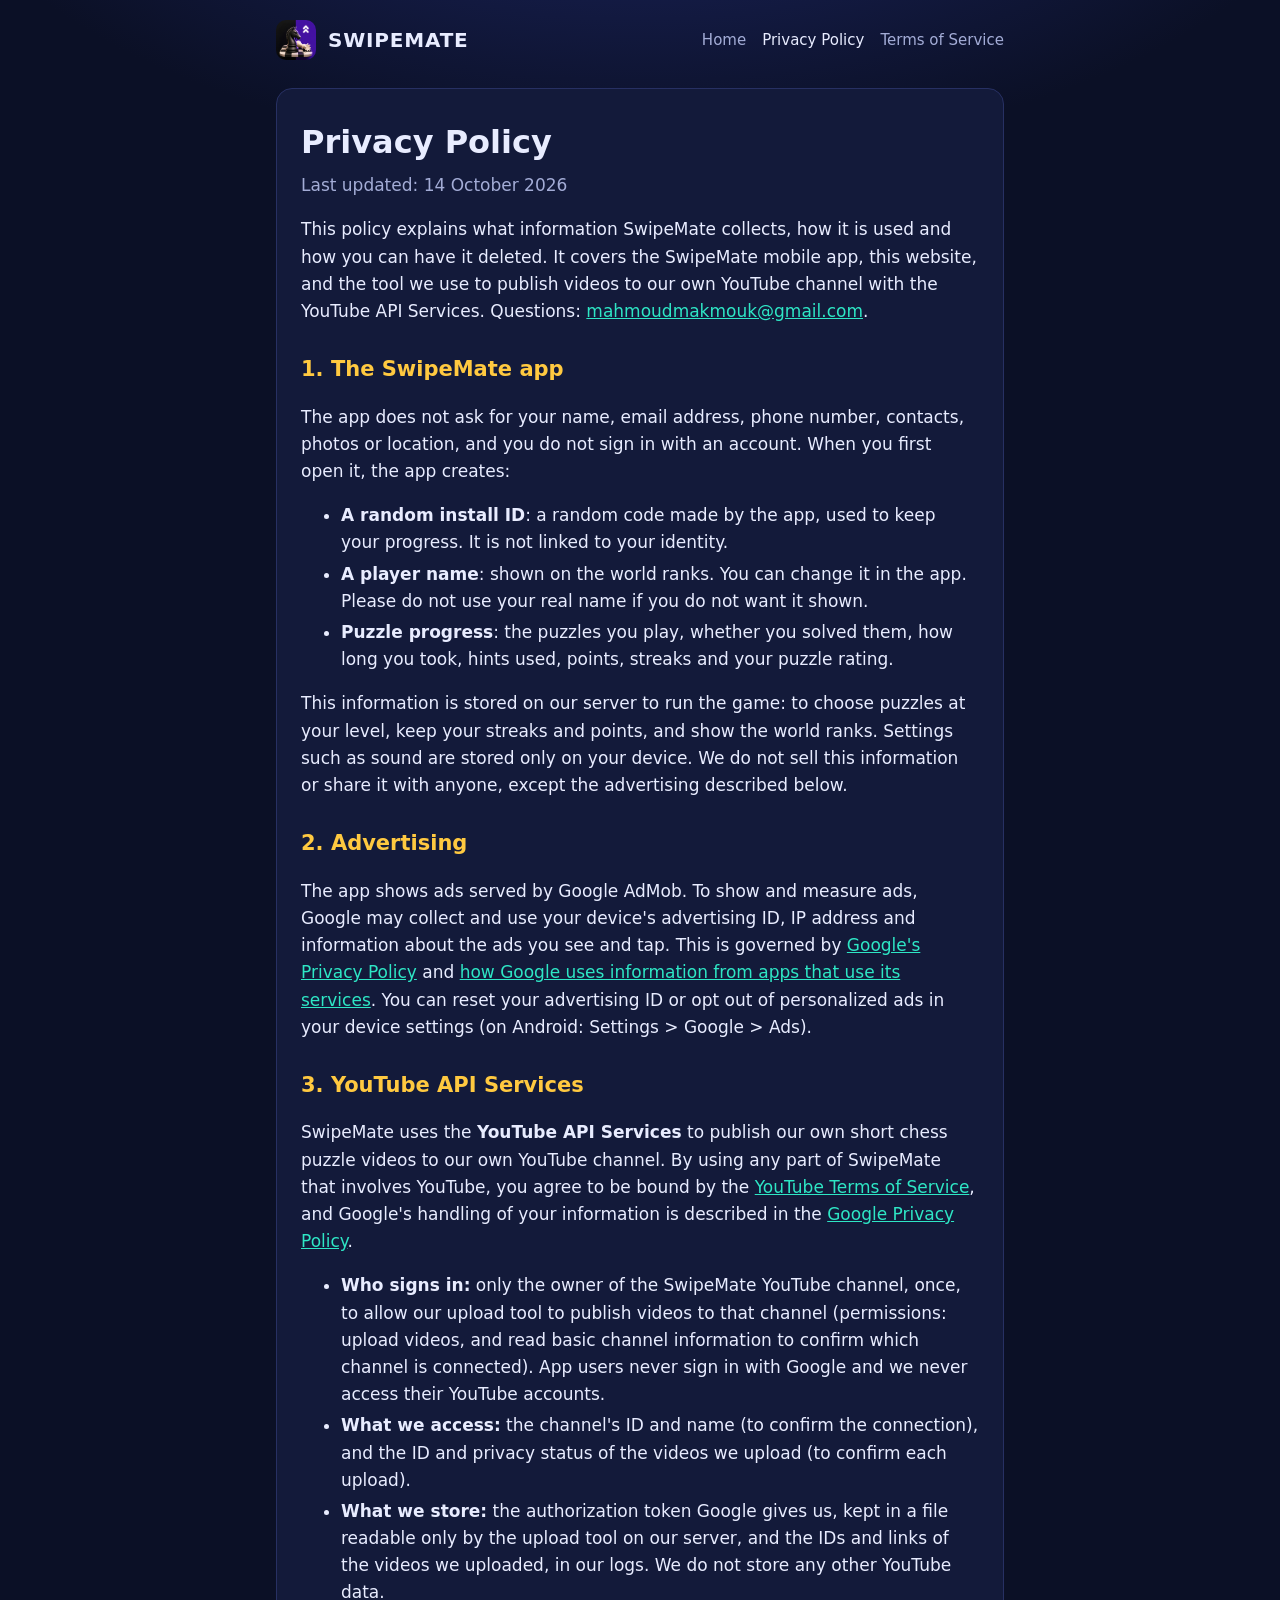
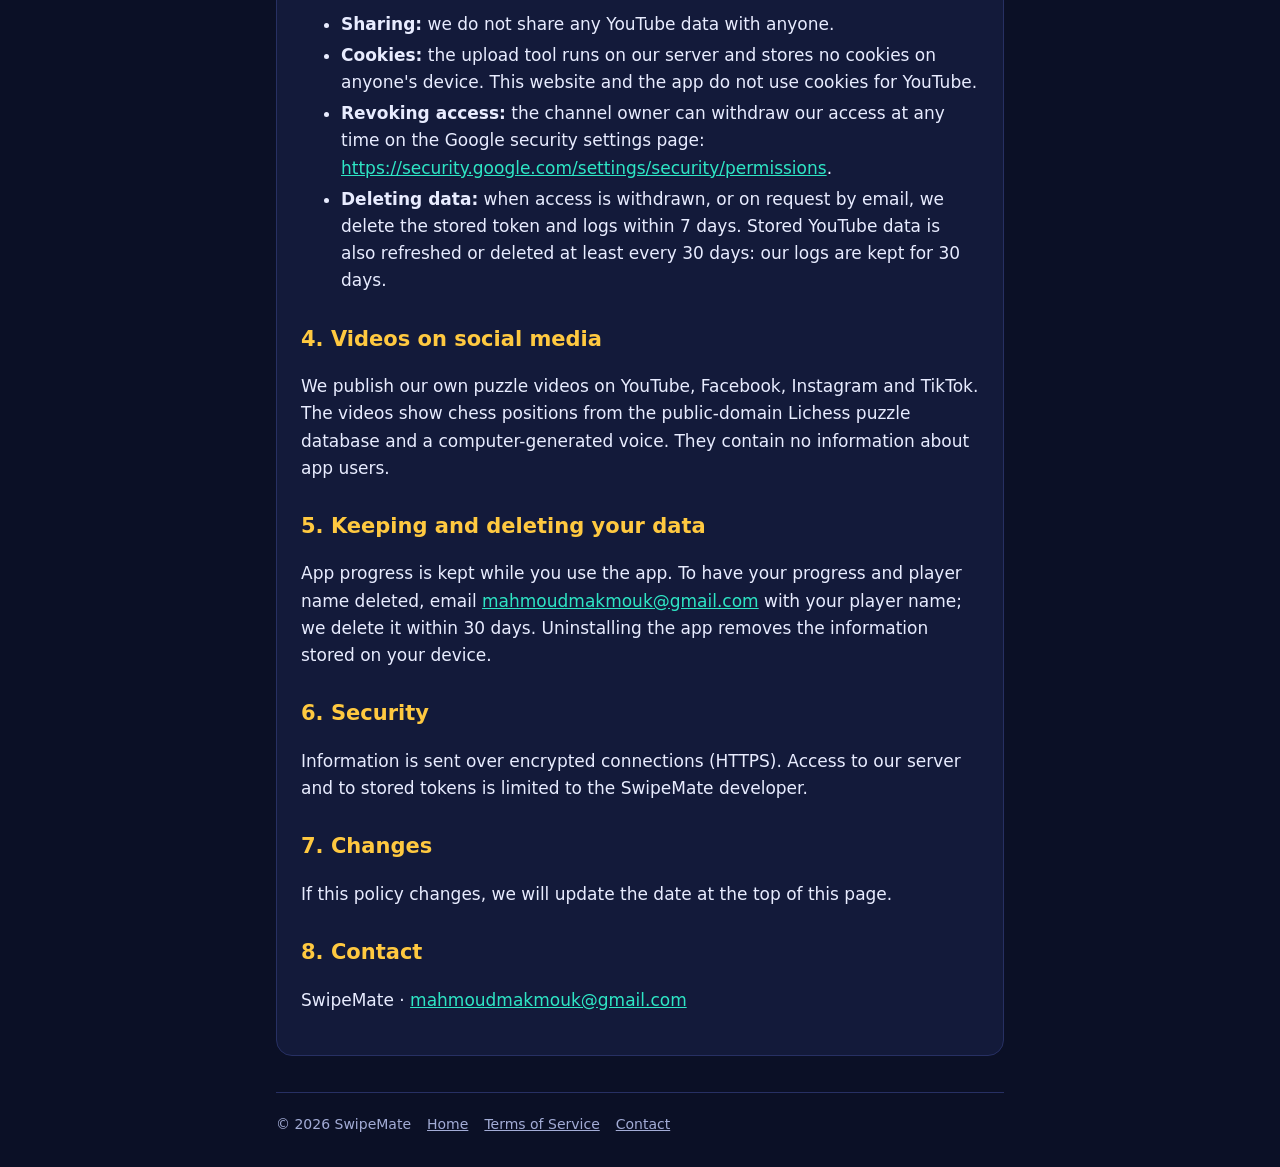
==== privacy.html @ 93a169e5 "SwipeMate website: home, privacy policy, terms of service Static pages for GitHub Pages. The privacy" ====
<!doctype html>
<html lang="en">
<head>
<meta charset="utf-8">
<meta name="viewport" content="width=device-width, initial-scale=1">
<title>SwipeMate Privacy Policy</title>
<link rel="icon" href="favicon.png">
<link rel="stylesheet" href="style.css">
</head>
<body>
<div class="wrap">
  <header class="top">
    <img src="icon.png" alt="">
    <a class="brand" href="./">SWIPEMATE</a>
    <nav class="links">
      <a href="./">Home</a>
      <a href="privacy.html" aria-current="page">Privacy Policy</a>
      <a href="terms.html">Terms of Service</a>
    </nav>
  </header>

  <article>
    <h1>Privacy Policy</h1>
    <p class="updated">Last updated: 14 October 2026</p>
    <p>This policy explains what information SwipeMate collects, how it is used and how you can have it deleted. It covers the SwipeMate mobile app, this website, and the tool we use to publish videos to our own YouTube channel with the YouTube API Services. Questions: <a href="mailto:mahmoudmakmouk@gmail.com">mahmoudmakmouk@gmail.com</a>.</p>

    <h2>1. The SwipeMate app</h2>
    <p>The app does not ask for your name, email address, phone number, contacts, photos or location, and you do not sign in with an account. When you first open it, the app creates:</p>
    <ul>
      <li><strong>A random install ID</strong>: a random code made by the app, used to keep your progress. It is not linked to your identity.</li>
      <li><strong>A player name</strong>: shown on the world ranks. You can change it in the app. Please do not use your real name if you do not want it shown.</li>
      <li><strong>Puzzle progress</strong>: the puzzles you play, whether you solved them, how long you took, hints used, points, streaks and your puzzle rating.</li>
    </ul>
    <p>This information is stored on our server to run the game: to choose puzzles at your level, keep your streaks and points, and show the world ranks. Settings such as sound are stored only on your device. We do not sell this information or share it with anyone, except the advertising described below.</p>

    <h2>2. Advertising</h2>
    <p>The app shows ads served by Google AdMob. To show and measure ads, Google may collect and use your device's advertising ID, IP address and information about the ads you see and tap. This is governed by <a href="https://policies.google.com/privacy">Google's Privacy Policy</a> and <a href="https://policies.google.com/technologies/partner-sites">how Google uses information from apps that use its services</a>. You can reset your advertising ID or opt out of personalized ads in your device settings (on Android: Settings &gt; Google &gt; Ads).</p>

    <h2 id="youtube">3. YouTube API Services</h2>
    <p>SwipeMate uses the <strong>YouTube API Services</strong> to publish our own short chess puzzle videos to our own YouTube channel. By using any part of SwipeMate that involves YouTube, you agree to be bound by the <a href="https://www.youtube.com/t/terms">YouTube Terms of Service</a>, and Google's handling of your information is described in the <a href="http://www.google.com/policies/privacy">Google Privacy Policy</a>.</p>
    <ul>
      <li><strong>Who signs in:</strong> only the owner of the SwipeMate YouTube channel, once, to allow our upload tool to publish videos to that channel (permissions: upload videos, and read basic channel information to confirm which channel is connected). App users never sign in with Google and we never access their YouTube accounts.</li>
      <li><strong>What we access:</strong> the channel's ID and name (to confirm the connection), and the ID and privacy status of the videos we upload (to confirm each upload).</li>
      <li><strong>What we store:</strong> the authorization token Google gives us, kept in a file readable only by the upload tool on our server, and the IDs and links of the videos we uploaded, in our logs. We do not store any other YouTube data.</li>
      <li><strong>Sharing:</strong> we do not share any YouTube data with anyone.</li>
      <li><strong>Cookies:</strong> the upload tool runs on our server and stores no cookies on anyone's device. This website and the app do not use cookies for YouTube.</li>
      <li><strong>Revoking access:</strong> the channel owner can withdraw our access at any time on the Google security settings page: <a href="https://security.google.com/settings/security/permissions">https://security.google.com/settings/security/permissions</a>.</li>
      <li><strong>Deleting data:</strong> when access is withdrawn, or on request by email, we delete the stored token and logs within 7 days. Stored YouTube data is also refreshed or deleted at least every 30 days: our logs are kept for 30 days.</li>
    </ul>

    <h2>4. Videos on social media</h2>
    <p>We publish our own puzzle videos on YouTube, Facebook, Instagram and TikTok. The videos show chess positions from the public-domain Lichess puzzle database and a computer-generated voice. They contain no information about app users.</p>

    <h2>5. Keeping and deleting your data</h2>
    <p>App progress is kept while you use the app. To have your progress and player name deleted, email <a href="mailto:mahmoudmakmouk@gmail.com">mahmoudmakmouk@gmail.com</a> with your player name; we delete it within 30 days. Uninstalling the app removes the information stored on your device.</p>

    <h2>6. Security</h2>
    <p>Information is sent over encrypted connections (HTTPS). Access to our server and to stored tokens is limited to the SwipeMate developer.</p>

    <h2>7. Changes</h2>
    <p>If this policy changes, we will update the date at the top of this page.</p>

    <h2>8. Contact</h2>
    <p>SwipeMate · <a href="mailto:mahmoudmakmouk@gmail.com">mahmoudmakmouk@gmail.com</a></p>
  </article>

  <footer>
    <span>© 2026 SwipeMate</span>
    <a href="./">Home</a>
    <a href="terms.html">Terms of Service</a>
    <a href="mailto:mahmoudmakmouk@gmail.com">Contact</a>
  </footer>
</div>
</body>
</html>
---- style.css ----
:root {
  --bg: #0b1026;
  --panel: #131a3a;
  --text: #e8ecff;
  --muted: #a3acd6;
  --accent: #2ee6c5;
  --gold: #ffc940;
  --line: #273063;
}
* { box-sizing: border-box; }
html { -webkit-text-size-adjust: 100%; }
body {
  margin: 0;
  background: radial-gradient(1200px 600px at 50% -200px, #1d2766 0%, var(--bg) 60%) no-repeat, var(--bg);
  color: var(--text);
  font: 17px/1.6 system-ui, -apple-system, "Segoe UI", Roboto, Arial, sans-serif;
}
a { color: var(--accent); }
.wrap { max-width: 760px; margin: 0 auto; padding: 0 16px; }
header.top { display: flex; align-items: center; gap: 12px; padding: 20px 0; }
header.top img { width: 40px; height: 40px; border-radius: 10px; }
header.top a.brand { color: var(--text); text-decoration: none; font-weight: 800; letter-spacing: 0.04em; font-size: 20px; }
nav.links { margin-left: auto; display: flex; gap: 16px; flex-wrap: wrap; font-size: 15px; }
nav.links a { color: var(--muted); text-decoration: none; }
nav.links a:hover, nav.links a[aria-current] { color: var(--text); }
.hero { text-align: center; padding: 40px 0 24px; }
.hero img { width: 128px; height: 128px; border-radius: 28px; box-shadow: 0 10px 40px rgba(46, 230, 197, 0.25); }
.hero h1 { font-size: 44px; line-height: 1.1; margin: 20px 0 8px; letter-spacing: 0.02em; }
.hero p { color: var(--muted); font-size: 19px; margin: 0 auto; max-width: 560px; }
.hero .accent { color: var(--accent); }
.buttons { display: flex; gap: 12px; justify-content: center; flex-wrap: wrap; margin: 28px 0 8px; }
.btn { display: inline-flex; align-items: center; gap: 10px; padding: 12px 20px; border-radius: 12px; font-weight: 700; text-decoration: none; border: 1px solid var(--line); background: var(--panel); color: var(--text); }
.btn.primary { background: var(--accent); color: #062a24; border-color: transparent; }
.btn svg { width: 26px; height: 18px; flex: none; }
.cards { display: grid; grid-template-columns: repeat(2, 1fr); gap: 14px; margin: 36px 0; }
.card { background: var(--panel); border: 1px solid var(--line); border-radius: 14px; padding: 16px 18px; }
.card h3 { margin: 0 0 6px; font-size: 17px; }
.card p { margin: 0; color: var(--muted); font-size: 15px; }
.youtube { background: var(--panel); border: 1px solid var(--line); border-radius: 14px; padding: 18px 20px; margin: 8px 0 36px; display: flex; gap: 16px; align-items: center; }
.youtube svg { width: 56px; height: 40px; flex: none; }
.youtube p { margin: 0; color: var(--muted); font-size: 15px; }
.youtube strong { color: var(--text); }
article { background: var(--panel); border: 1px solid var(--line); border-radius: 16px; padding: 8px 24px 24px; margin: 8px 0 36px; }
article h1 { font-size: 32px; margin: 20px 0 4px; }
article h2 { font-size: 21px; margin: 28px 0 8px; color: var(--gold); }
article .updated { color: var(--muted); margin: 0 0 12px; }
article li { margin: 4px 0; }
.note { border-left: 3px solid var(--accent); padding: 4px 0 4px 14px; color: var(--muted); }
footer { border-top: 1px solid var(--line); padding: 20px 0 32px; color: var(--muted); font-size: 14px; display: flex; gap: 16px; flex-wrap: wrap; }
footer a { color: var(--muted); }
@media (max-width: 520px) {
  .cards { grid-template-columns: 1fr; }
  .hero h1 { font-size: 34px; }
  nav.links { gap: 12px; font-size: 14px; }
  article { padding: 4px 16px 16px; }
}
@media print {
  body { background: #fff; color: #111; font-size: 12pt; }
  article, .card, .youtube { background: #fff; border-color: #ccc; }
  article h2 { color: #6b4e00; }
  a, .hero .accent { color: #0a6b5c; }
  nav.links a, footer, footer a, .card p, .youtube p, .hero p, article .updated, .note { color: #444; }
  header.top a.brand, nav.links a[aria-current], .youtube strong { color: #111; }
  .btn { color: #111; background: #fff; border-color: #ccc; }
  .btn.primary { background: #2ee6c5; color: #062a24; }
}
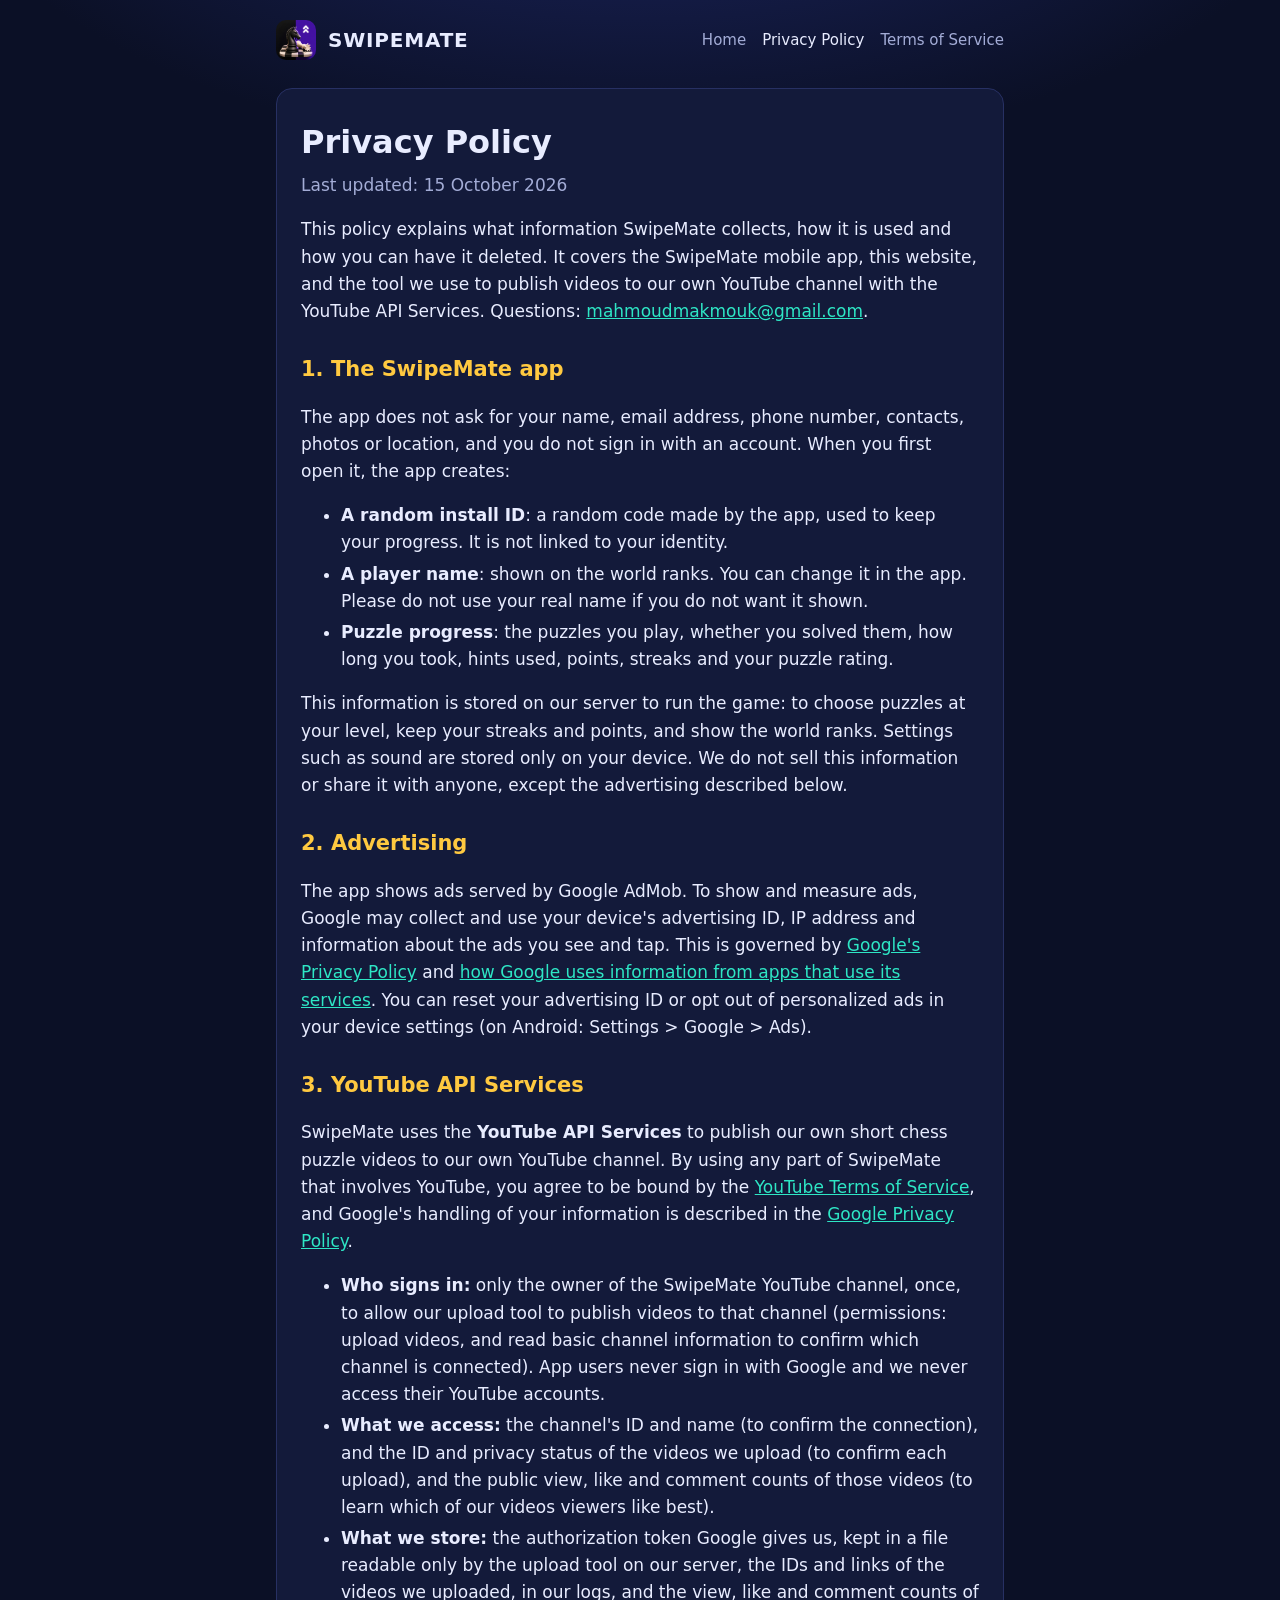
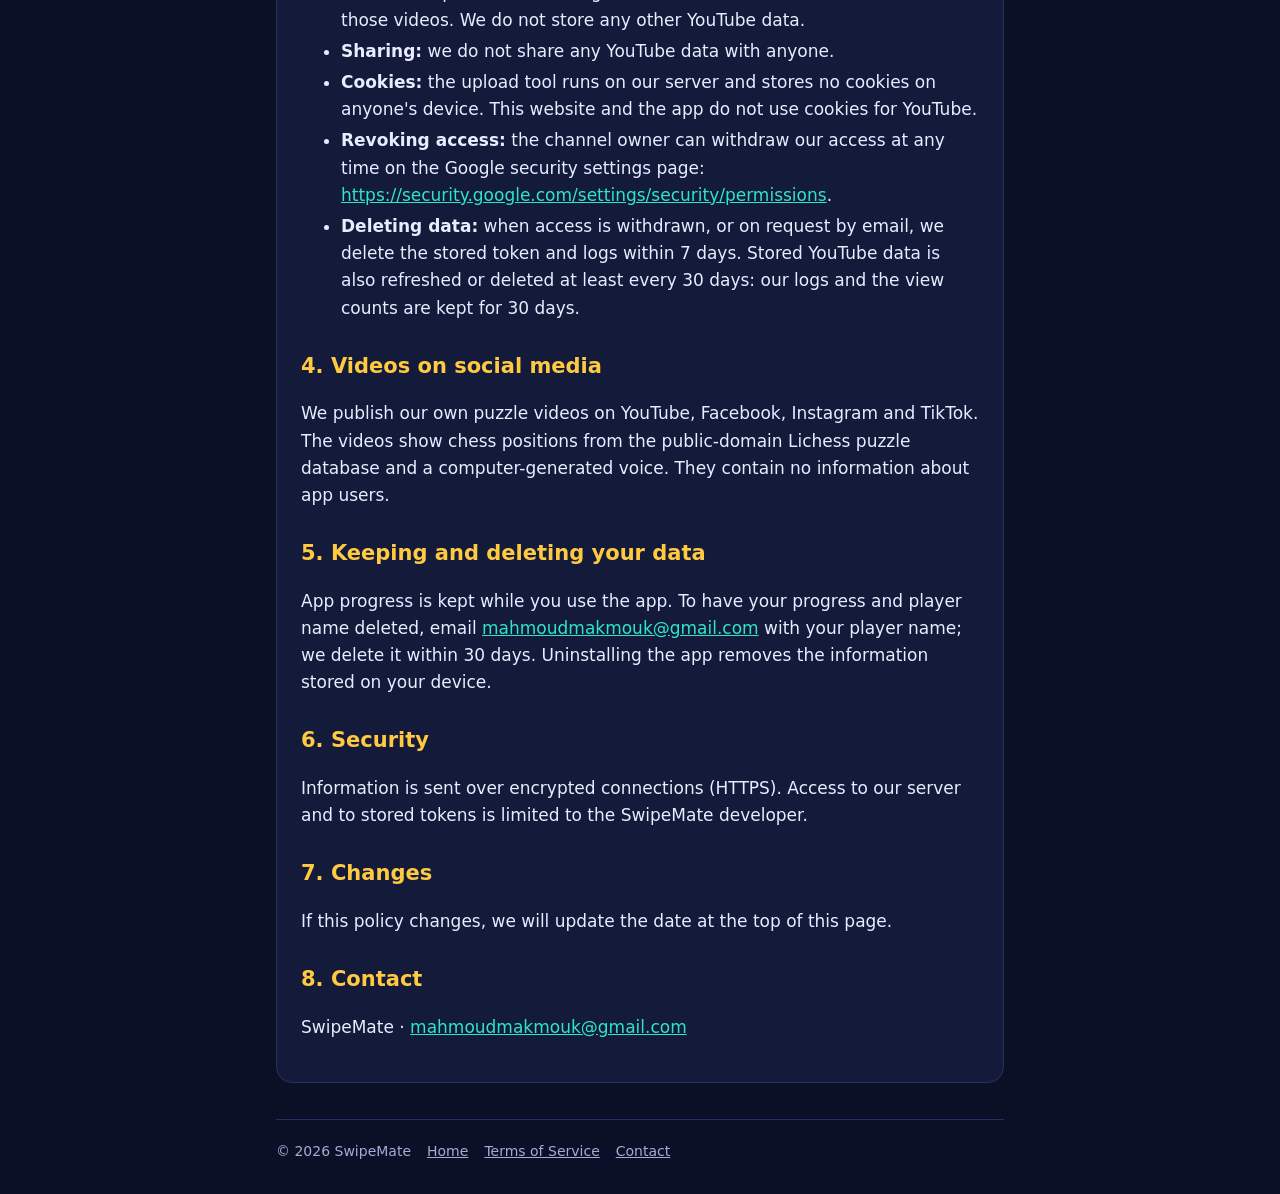
==== commit a7ef13ab: "Privacy policy: say that our videos' view, like and comment counts are read Co-Authored-By: Claude O" ====
--- a/privacy.html
+++ b/privacy.html
@@ -21,7 +21,7 @@
 
   <article>
     <h1>Privacy Policy</h1>
-    <p class="updated">Last updated: 14 October 2026</p>
+    <p class="updated">Last updated: 15 October 2026</p>
     <p>This policy explains what information SwipeMate collects, how it is used and how you can have it deleted. It covers the SwipeMate mobile app, this website, and the tool we use to publish videos to our own YouTube channel with the YouTube API Services. Questions: <a href="mailto:mahmoudmakmouk@gmail.com">mahmoudmakmouk@gmail.com</a>.</p>
 
     <h2>1. The SwipeMate app</h2>
@@ -40,12 +40,12 @@
     <p>SwipeMate uses the <strong>YouTube API Services</strong> to publish our own short chess puzzle videos to our own YouTube channel. By using any part of SwipeMate that involves YouTube, you agree to be bound by the <a href="https://www.youtube.com/t/terms">YouTube Terms of Service</a>, and Google's handling of your information is described in the <a href="http://www.google.com/policies/privacy">Google Privacy Policy</a>.</p>
     <ul>
       <li><strong>Who signs in:</strong> only the owner of the SwipeMate YouTube channel, once, to allow our upload tool to publish videos to that channel (permissions: upload videos, and read basic channel information to confirm which channel is connected). App users never sign in with Google and we never access their YouTube accounts.</li>
-      <li><strong>What we access:</strong> the channel's ID and name (to confirm the connection), and the ID and privacy status of the videos we upload (to confirm each upload).</li>
-      <li><strong>What we store:</strong> the authorization token Google gives us, kept in a file readable only by the upload tool on our server, and the IDs and links of the videos we uploaded, in our logs. We do not store any other YouTube data.</li>
+      <li><strong>What we access:</strong> the channel's ID and name (to confirm the connection), and the ID and privacy status of the videos we upload (to confirm each upload), and the public view, like and comment counts of those videos (to learn which of our videos viewers like best).</li>
+      <li><strong>What we store:</strong> the authorization token Google gives us, kept in a file readable only by the upload tool on our server, the IDs and links of the videos we uploaded, in our logs, and the view, like and comment counts of those videos. We do not store any other YouTube data.</li>
       <li><strong>Sharing:</strong> we do not share any YouTube data with anyone.</li>
       <li><strong>Cookies:</strong> the upload tool runs on our server and stores no cookies on anyone's device. This website and the app do not use cookies for YouTube.</li>
       <li><strong>Revoking access:</strong> the channel owner can withdraw our access at any time on the Google security settings page: <a href="https://security.google.com/settings/security/permissions">https://security.google.com/settings/security/permissions</a>.</li>
-      <li><strong>Deleting data:</strong> when access is withdrawn, or on request by email, we delete the stored token and logs within 7 days. Stored YouTube data is also refreshed or deleted at least every 30 days: our logs are kept for 30 days.</li>
+      <li><strong>Deleting data:</strong> when access is withdrawn, or on request by email, we delete the stored token and logs within 7 days. Stored YouTube data is also refreshed or deleted at least every 30 days: our logs and the view counts are kept for 30 days.</li>
     </ul>
 
     <h2>4. Videos on social media</h2>
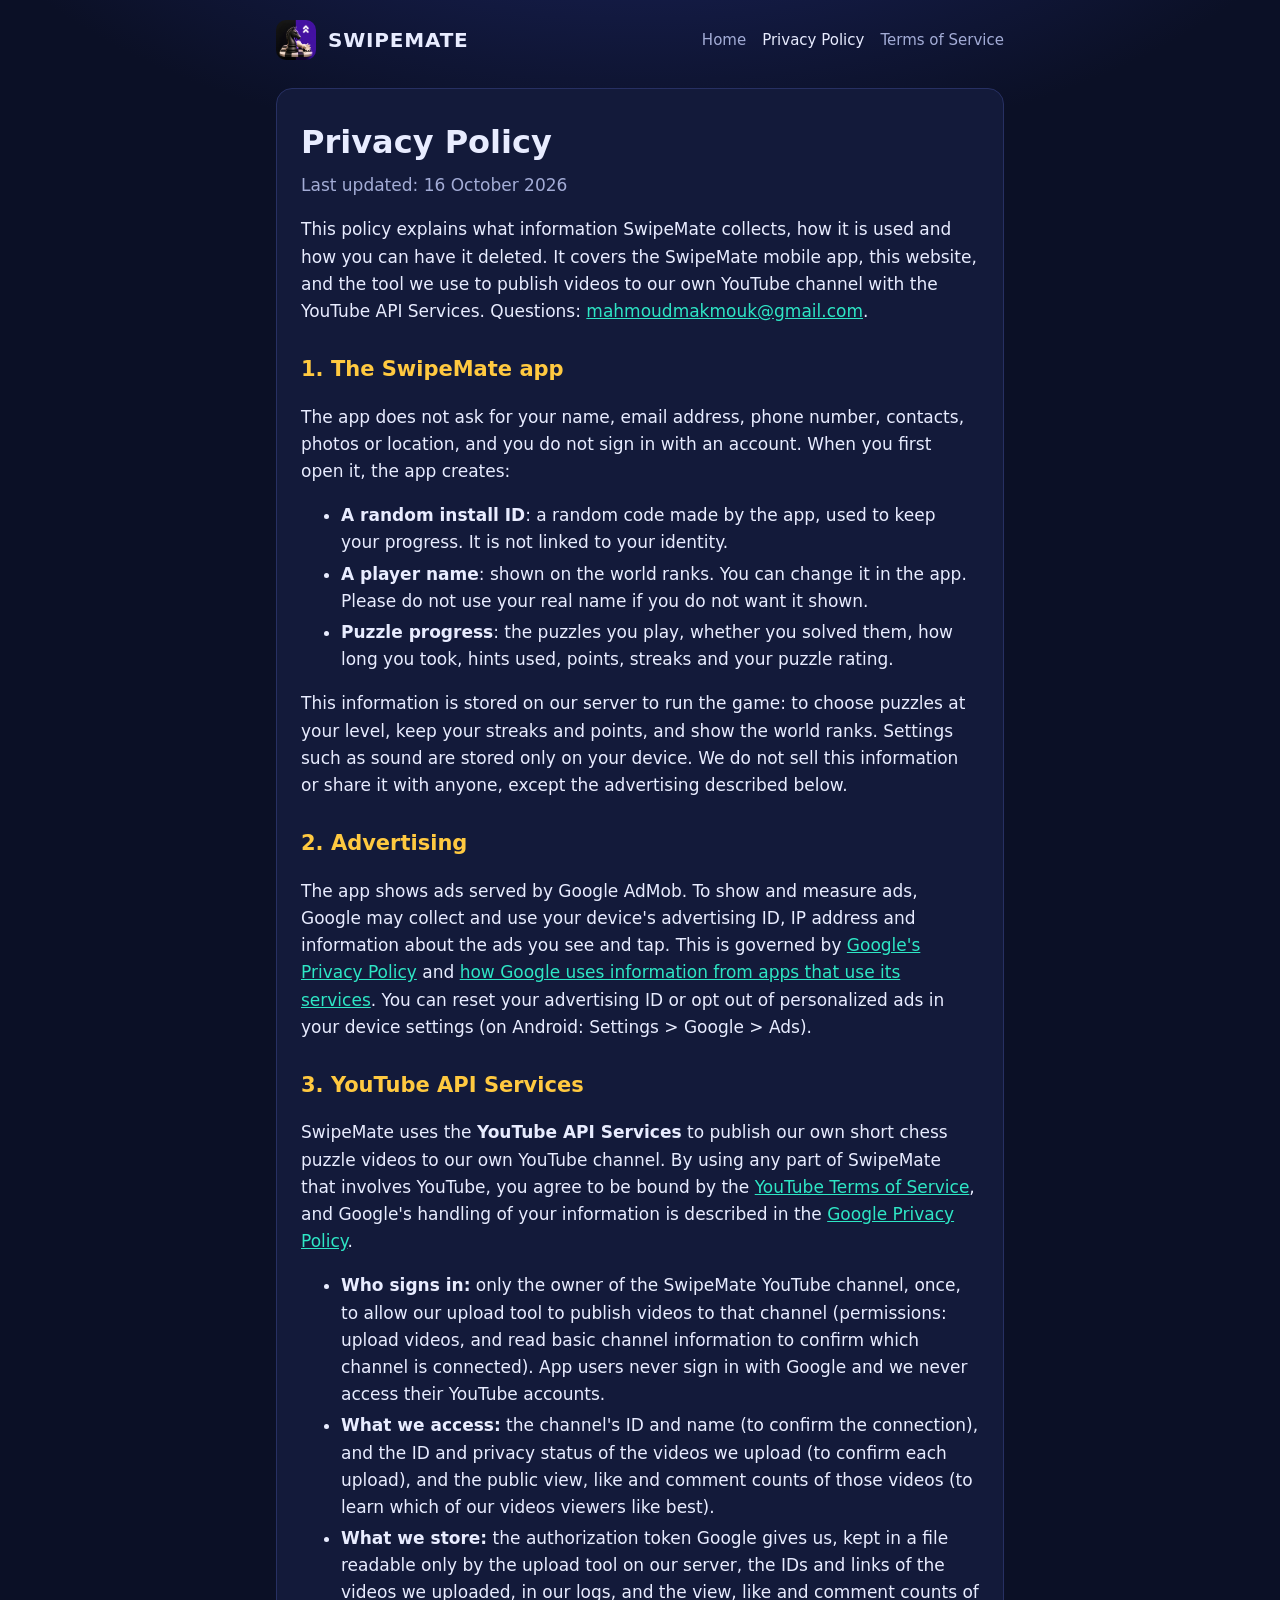
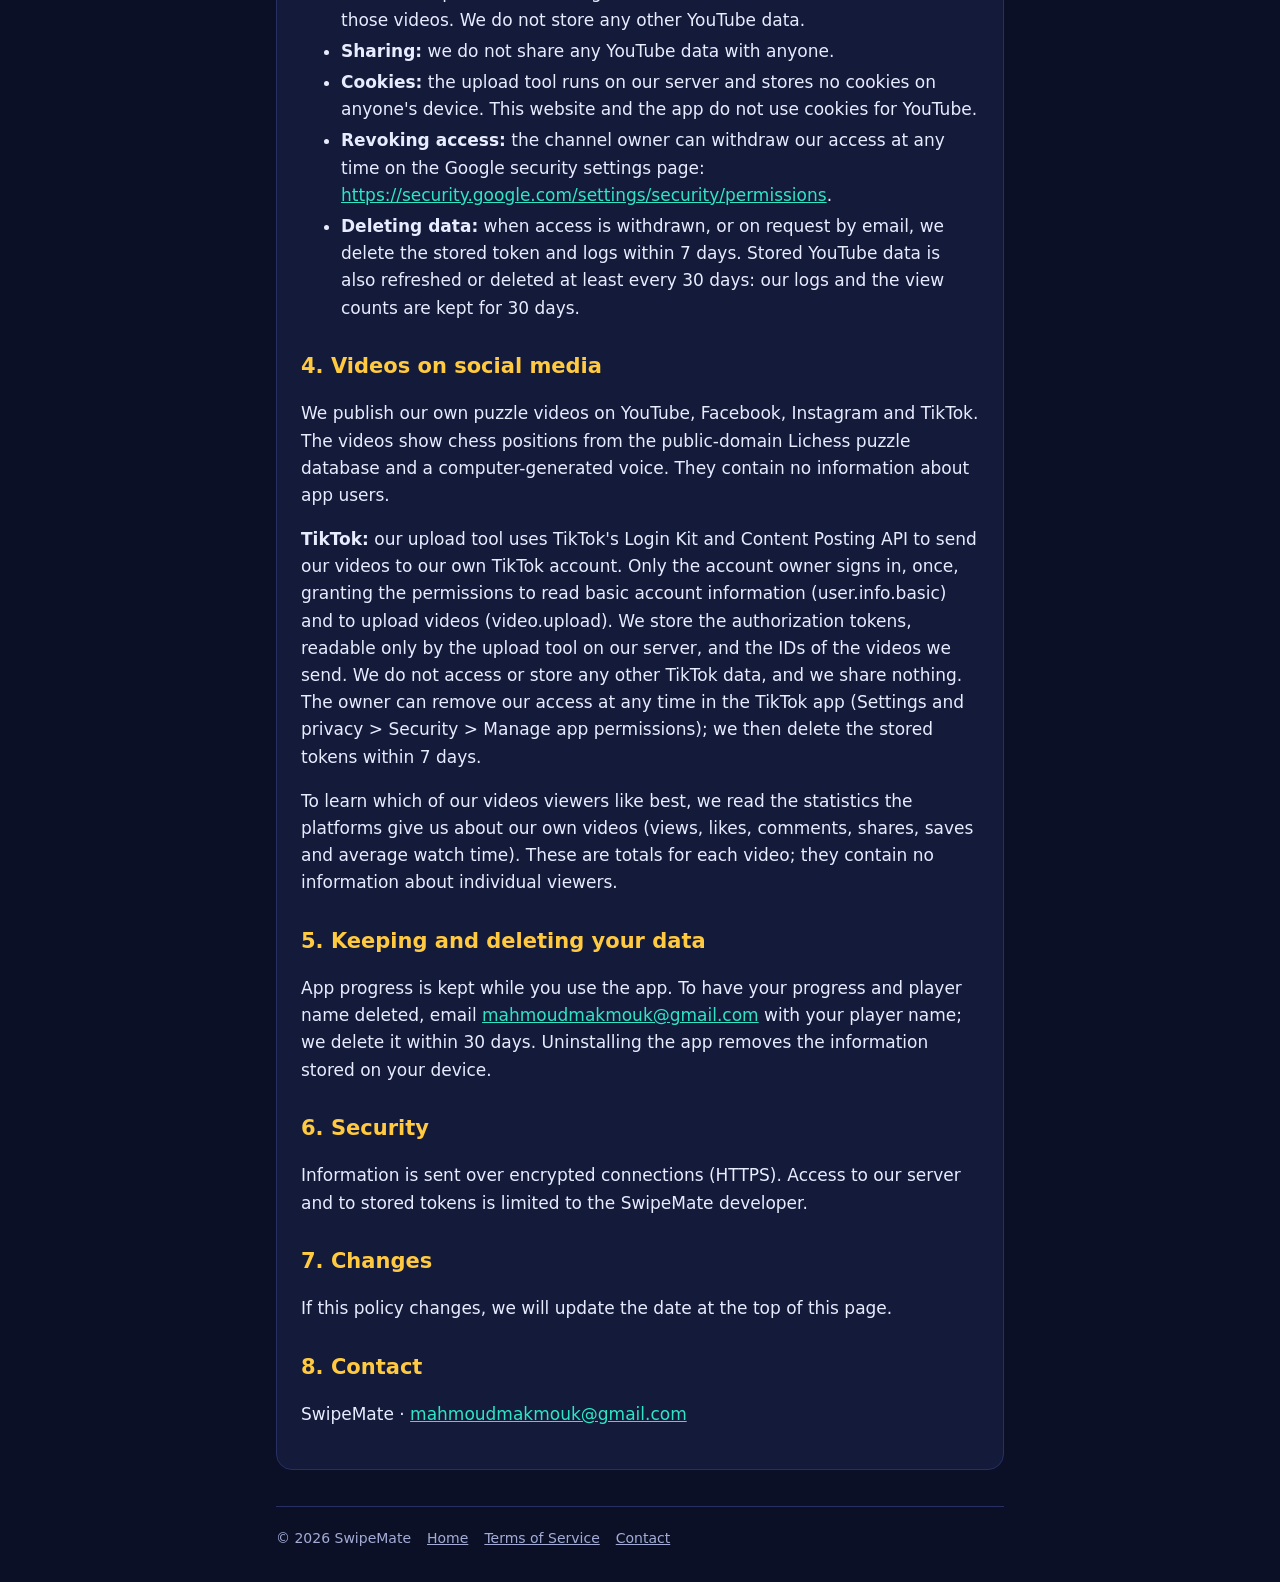
==== commit 15ccb773: "Privacy policy: TikTok upload tool and the video statistics we read Co-Authored-By: Claude Opus 5.5 " ====
--- a/privacy.html
+++ b/privacy.html
@@ -21,7 +21,7 @@
 
   <article>
     <h1>Privacy Policy</h1>
-    <p class="updated">Last updated: 15 October 2026</p>
+    <p class="updated">Last updated: 16 October 2026</p>
     <p>This policy explains what information SwipeMate collects, how it is used and how you can have it deleted. It covers the SwipeMate mobile app, this website, and the tool we use to publish videos to our own YouTube channel with the YouTube API Services. Questions: <a href="mailto:mahmoudmakmouk@gmail.com">mahmoudmakmouk@gmail.com</a>.</p>
 
     <h2>1. The SwipeMate app</h2>
@@ -50,6 +50,8 @@
 
     <h2>4. Videos on social media</h2>
     <p>We publish our own puzzle videos on YouTube, Facebook, Instagram and TikTok. The videos show chess positions from the public-domain Lichess puzzle database and a computer-generated voice. They contain no information about app users.</p>
+    <p id="tiktok"><strong>TikTok:</strong> our upload tool uses TikTok's Login Kit and Content Posting API to send our videos to our own TikTok account. Only the account owner signs in, once, granting the permissions to read basic account information (user.info.basic) and to upload videos (video.upload). We store the authorization tokens, readable only by the upload tool on our server, and the IDs of the videos we send. We do not access or store any other TikTok data, and we share nothing. The owner can remove our access at any time in the TikTok app (Settings and privacy &gt; Security &gt; Manage app permissions); we then delete the stored tokens within 7 days.</p>
+    <p>To learn which of our videos viewers like best, we read the statistics the platforms give us about our own videos (views, likes, comments, shares, saves and average watch time). These are totals for each video; they contain no information about individual viewers.</p>
 
     <h2>5. Keeping and deleting your data</h2>
     <p>App progress is kept while you use the app. To have your progress and player name deleted, email <a href="mailto:mahmoudmakmouk@gmail.com">mahmoudmakmouk@gmail.com</a> with your player name; we delete it within 30 days. Uninstalling the app removes the information stored on your device.</p>
